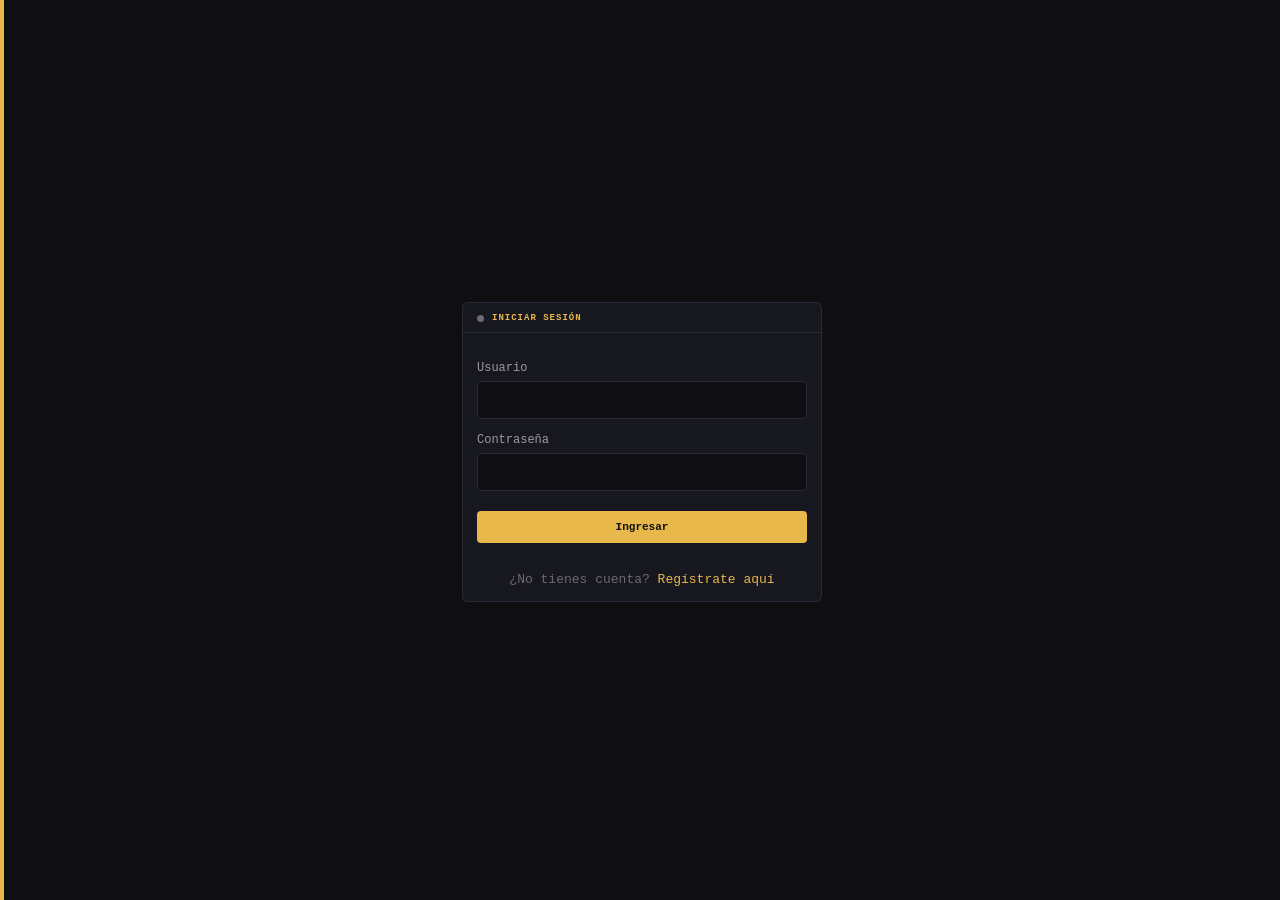
==== login.html @ b121fbe3 "agregando inicio sesion" ====
<!DOCTYPE html>
<html lang="es">
<head>
  <meta charset="UTF-8"/>
  <meta name="viewport" content="width=device-width, initial-scale=1.0"/>
  <title>Iniciar sesión — Sistema de Evaluación</title>
  <link rel="stylesheet" href="css/styles.css"/>
  <link rel="stylesheet" href="css/auth.css"/>
</head>
<body>

<div id="app">
  <div id="sidebar"></div>
  <div id="main">

    <div class="auth-wrap">
      <div class="card auth-card">
        <div class="card-hdr">
          <div class="dot"></div>
          <span class="title">Iniciar sesión</span>
        </div>
        <div class="card-body">

          <form id="form-login" novalidate>

            <label class="auth-label" for="login-username">Usuario</label>
            <input
              class="auth-input"
              type="text"
              id="login-username"
              name="username"
              autocomplete="username"
              required
            />

            <label class="auth-label" for="login-password">Contraseña</label>
            <input
              class="auth-input"
              type="password"
              id="login-password"
              name="password"
              autocomplete="current-password"
              required
            />

            <div id="login-mensaje" class="auth-mensaje" style="display:none;"></div>

            <button type="submit" id="btn-login" class="btn btn-primary btn-full auth-btn">
              Ingresar
            </button>

          </form>

          <p class="auth-link">
            ¿No tienes cuenta? <a href="registro.html">Regístrate aquí</a>
          </p>

        </div>
      </div>
    </div>

  </div>
</div>

<script src="js/config.js"></script>
<script src="js/auth.js"></script>
</body>
</html>
---- css/styles.css ----
/* ════════════════════════════════════════════
   styles.css — Estilos del Sistema de Evaluación
   Organización:
     1. Variables / Reset
     2. Layout principal
     3. Header
     4. Cards
     5. Cámara
     6. Waveform / Transcripción
     7. Barras de progreso
     8. Estado y progreso
     9. Botones
    10. Indicador TTS
    11. Reporte final
    12. Footer
    13. Animaciones
   ════════════════════════════════════════════ */


/* ── 1. Variables / Reset ─────────────────── */
:root {
  --bg:      #0f0f13;
  --surface: #17171f;
  --border:  #2a2a38;
  --accent:  #e8b84b;
  --accent2: #c9994a;
  --text:    #e8e6df;
  --dim:     #6b6975;
  --soft:    #9d9aa8;
  --blue:    #89b4fa;
  --green:   #a6e3a1;
  --red:     #f38ba8;
  --amber:   #fab387;
}

*, *::before, *::after {
  box-sizing: border-box;
  margin: 0;
  padding: 0;
}


/* ── 2. Layout principal ──────────────────── */
body {
  background: var(--bg);
  color: var(--text);
  font-family: 'Courier New', monospace;
  min-height: 100vh;
  display: flex;
  flex-direction: column;
}

#app {
  display: flex;
  flex: 1;
}

#sidebar {
  width: 4px;
  background: var(--accent);
  flex-shrink: 0;
}

#main {
  flex: 1;
  padding: 24px 32px 20px;
  display: flex;
  flex-direction: column;
  gap: 16px;
}

#grid {
  display: grid;
  grid-template-columns: 1fr 1fr;
  gap: 16px;
  flex: 1;
}


/* ── 3. Header ───────────────────────────── */
.eyebrow {
  font-size: 9px;
  font-weight: bold;
  color: var(--accent);
  letter-spacing: 1.5px;
  margin-bottom: 6px;
}

h1 {
  font-family: Georgia, serif;
  font-size: 24px;
  color: var(--text);
}

.subtitle {
  font-family: Georgia, serif;
  font-style: italic;
  font-size: 12px;
  color: var(--dim);
  margin-top: 3px;
}

.sep  { height: 1px; background: linear-gradient(to right, var(--accent), var(--border)); }
.sep2 { height: 1px; background: var(--border); margin-top: 2px; }


/* ── 4. Cards ────────────────────────────── */
.card {
  background: var(--surface);
  border: 1px solid var(--border);
  border-radius: 6px;
  display: flex;
  flex-direction: column;
  overflow: hidden;
}

.card-hdr {
  display: flex;
  align-items: center;
  gap: 8px;
  padding: 10px 14px 9px;
  border-bottom: 1px solid var(--border);
}

.card-hdr .title {
  font-size: 9px;
  font-weight: bold;
  color: var(--accent);
  letter-spacing: 1px;
  text-transform: uppercase;
  flex: 1;
}

.card-hdr .badge {
  font-size: 10px;
  color: var(--dim);
}

.card-body {
  flex: 1;
  padding: 14px;
  display: flex;
  flex-direction: column;
  gap: 11px;
}

/* Indicador circular de estado */
.dot {
  width: 7px;
  height: 7px;
  border-radius: 50%;
  background: var(--dim);
  transition: background 0.3s;
  flex-shrink: 0;
}
.dot.green { background: var(--green); }
.dot.red   { background: var(--red);   }
.dot.blue  { background: var(--blue);  }
.dot.amber { background: var(--amber); }
.dot.pulse { animation: pulse 1s ease-in-out infinite; }


/* ── 5. Cámara ───────────────────────────── */
#cam-wrap {
  position: relative;
  flex: 1;
  min-height: 200px;
  background: #0a0a0f;
  border-radius: 4px;
  overflow: hidden;
  display: flex;
  align-items: center;
  justify-content: center;
}

#video {
  width: 100%;
  height: 100%;
  object-fit: cover;
  transform: scaleX(-1); /* espejo natural para el usuario */
  display: none;
}

#canvas { display: none; }

#cam-ph {
  display: flex;
  flex-direction: column;
  align-items: center;
  justify-content: center;
  gap: 8px;
  color: var(--dim);
  font-size: 12px;
  font-style: italic;
}
#cam-ph svg { opacity: 0.25; }

#attn-badge {
  position: absolute;
  top: 8px;
  left: 8px;
  font-size: 10px;
  font-weight: bold;
  padding: 3px 9px;
  border-radius: 3px;
  background: rgba(10, 10, 15, 0.85);
  color: var(--soft);
  display: none;
}

#question-box {
  background: var(--bg);
  border: 1px solid var(--border);
  border-radius: 4px;
  padding: 11px 13px;
  font-family: Georgia, serif;
  font-size: 13px;
  line-height: 1.7;
  color: var(--soft);
  min-height: 54px;
}
#question-box.active {
  border-color: var(--accent);
  color: var(--accent);
}


/* ── 6. Waveform / Transcripción ─────────── */
#wave-wrap {
  height: 42px;
  background: var(--bg);
  border: 1px solid var(--border);
  border-radius: 4px;
  overflow: hidden;
}
#waveform { width: 100%; height: 100%; }

#transcript {
  background: var(--bg);
  border: 1px solid var(--border);
  border-radius: 4px;
  padding: 9px 11px;
  font-family: Georgia, serif;
  font-style: italic;
  font-size: 12px;
  color: var(--soft);
  min-height: 48px;
  line-height: 1.7;
}


/* ── 7. Barras de progreso ───────────────── */
.bar-group { display: flex; flex-direction: column; gap: 3px; }

.bar-lbl  { font-size: 9px;  color: var(--dim); }
.bar-info { font-size: 11px; color: var(--soft); margin-top: 2px; }

.bar-track {
  height: 5px;
  background: var(--border);
  border-radius: 3px;
  overflow: hidden;
}

.bar-fill {
  height: 100%;
  width: 0%;
  border-radius: 3px;
  transition: width 0.6s ease, background 0.3s;
}

#pct-big {
  font-size: 20px;
  font-weight: bold;
  color: var(--accent);
}

#missing {
  font-family: Georgia, serif;
  font-style: italic;
  font-size: 11px;
  color: var(--soft);
  line-height: 1.6;
}


/* ── 8. Estado y progreso ────────────────── */
.divider { height: 1px; background: var(--border); }

.sec-label {
  font-size: 9px;
  font-weight: bold;
  letter-spacing: 1px;
  text-transform: uppercase;
}
.sec-label.accent { color: var(--accent); }
.sec-label.dim    { color: var(--dim);    }
.sec-label.top-gap { margin-top: 4px;     }

#status-row {
  display: flex;
  align-items: flex-start;
  gap: 9px;
}

#status-big {
  font-size: 14px;
  color: var(--dim);
  line-height: 1.4;
  transition: color 0.3s;
}

#status-txt {
  font-size: 12px;
  color: var(--soft);
  line-height: 1.6;
  transition: color 0.3s;
}

#progress-wrap {
  display: flex;
  align-items: center;
  gap: 8px;
}

#progress-label {
  font-size: 10px;
  color: var(--dim);
}

#dots-wrap {
  display: flex;
  gap: 5px;
  flex-wrap: wrap;
}

.q-dot {
  width: 10px;
  height: 10px;
  border-radius: 50%;
  background: var(--border);
  transition: background 0.4s;
}
.q-dot.done    { background: var(--green); }
.q-dot.current { background: var(--blue); animation: pulse 1s infinite; }
.q-dot.failed  { background: var(--red);  }


/* ── 9. Botones ──────────────────────────── */
.btn {
  padding: 10px 12px;
  border: none;
  border-radius: 4px;
  font-family: 'Courier New', monospace;
  font-size: 11px;
  font-weight: bold;
  cursor: pointer;
  transition: background 0.2s, opacity 0.2s;
}
.btn:disabled { opacity: 0.3; cursor: default; }

.btn-primary { background: var(--accent); color: #0f0f13; }
.btn-primary:hover:not(:disabled) { background: var(--accent2); }

.btn-secondary { background: var(--surface); color: var(--soft); border: 1px solid var(--border); }
.btn-secondary:hover:not(:disabled) { background: var(--border); color: var(--text); }

.btn-danger { background: var(--bg); color: var(--dim); border: 1px solid var(--border); }
.btn-danger:hover:not(:disabled) { background: #4a1020; color: var(--red); }

.btn-row  { display: grid; grid-template-columns: 1fr 1fr; gap: 8px; }
.btn-full { width: 100%; }


/* ── 10. Indicador TTS ───────────────────── */
#speaking-ring {
  display: none;
  align-items: center;
  gap: 8px;
  padding: 7px 12px;
  background: rgba(232, 184, 75, 0.08);
  border: 1px solid var(--accent);
  border-radius: 4px;
}
#speaking-ring .ring-icon { font-size: 16px; animation: pulse 0.8s infinite; }
#speaking-ring span       { font-size: 11px; color: var(--accent); }


/* ── 11. Reporte final ───────────────────── */
#report {
  display: none;
  background: var(--bg);
  border: 1px solid var(--accent);
  border-radius: 6px;
  padding: 16px;
  margin-top: 4px;
}

#report h2 {
  font-family: Georgia, serif;
  font-size: 15px;
  color: var(--accent);
  margin-bottom: 12px;
}

.report-row {
  display: flex;
  justify-content: space-between;
  align-items: center;
  padding: 6px 0;
  border-bottom: 1px solid var(--border);
  font-size: 12px;
}
.report-row:last-child { border-bottom: none; }

.report-val {
  font-weight: bold;
  font-size: 13px;
}


/* ── 12. Footer ──────────────────────────── */
#footer {
  padding: 7px 32px;
  display: flex;
  justify-content: space-between;
  font-size: 9px;
  color: var(--dim);
  border-top: 1px solid var(--border);
}
#footer-r { color: var(--accent); }


/* ── 13. Animaciones ─────────────────────── */
@keyframes pulse {
  0%, 100% { opacity: 1; }
  50%       { opacity: 0.3; }
}
---- css/auth.css ----
/* ════════════════════════════════════════════
   auth.css — Login / Registro
   Diseño simple, usa las mismas variables y
   componentes (.card, .btn) de styles.css.
   ════════════════════════════════════════════ */

.auth-wrap {
  flex: 1;
  display: flex;
  align-items: center;
  justify-content: center;
  padding: 24px;
}

.auth-card {
  width: 100%;
  max-width: 360px;
}

.auth-label {
  display: block;
  margin-top: 14px;
  margin-bottom: 6px;
  font-size: 12px;
  color: var(--soft);
}

.auth-input {
  width: 100%;
  background: var(--bg);
  border: 1px solid var(--border);
  color: var(--text);
  font-family: 'Courier New', monospace;
  font-size: 14px;
  padding: 10px 12px;
  border-radius: 4px;
  outline: none;
}

.auth-input:focus {
  border-color: var(--accent);
}

.auth-btn {
  margin-top: 20px;
}

.auth-mensaje {
  margin-top: 14px;
  font-size: 13px;
  padding: 8px 10px;
  border-radius: 4px;
  border: 1px solid var(--border);
}

.auth-mensaje.error {
  color: var(--red);
  border-color: var(--red);
  background: rgba(243, 139, 168, 0.08);
}

.auth-mensaje.exito {
  color: var(--green);
  border-color: var(--green);
  background: rgba(166, 227, 161, 0.08);
}

.auth-link {
  margin-top: 18px;
  font-size: 13px;
  color: var(--dim);
  text-align: center;
}

.auth-link a {
  color: var(--accent);
  text-decoration: none;
}

.auth-link a:hover {
  text-decoration: underline;
}

/* ── Barra de usuario logueado (header de index.html) ────── */
#user-bar {
  margin-top: 10px;
  display: flex;
  align-items: center;
  justify-content: space-between;
  gap: 12px;
}

#user-info {
  font-size: 13px;
  color: var(--soft);
}

#user-info strong {
  color: var(--accent);
}

#btn-logout {
  padding: 6px 14px;
  font-size: 12px;
  width: auto;
}
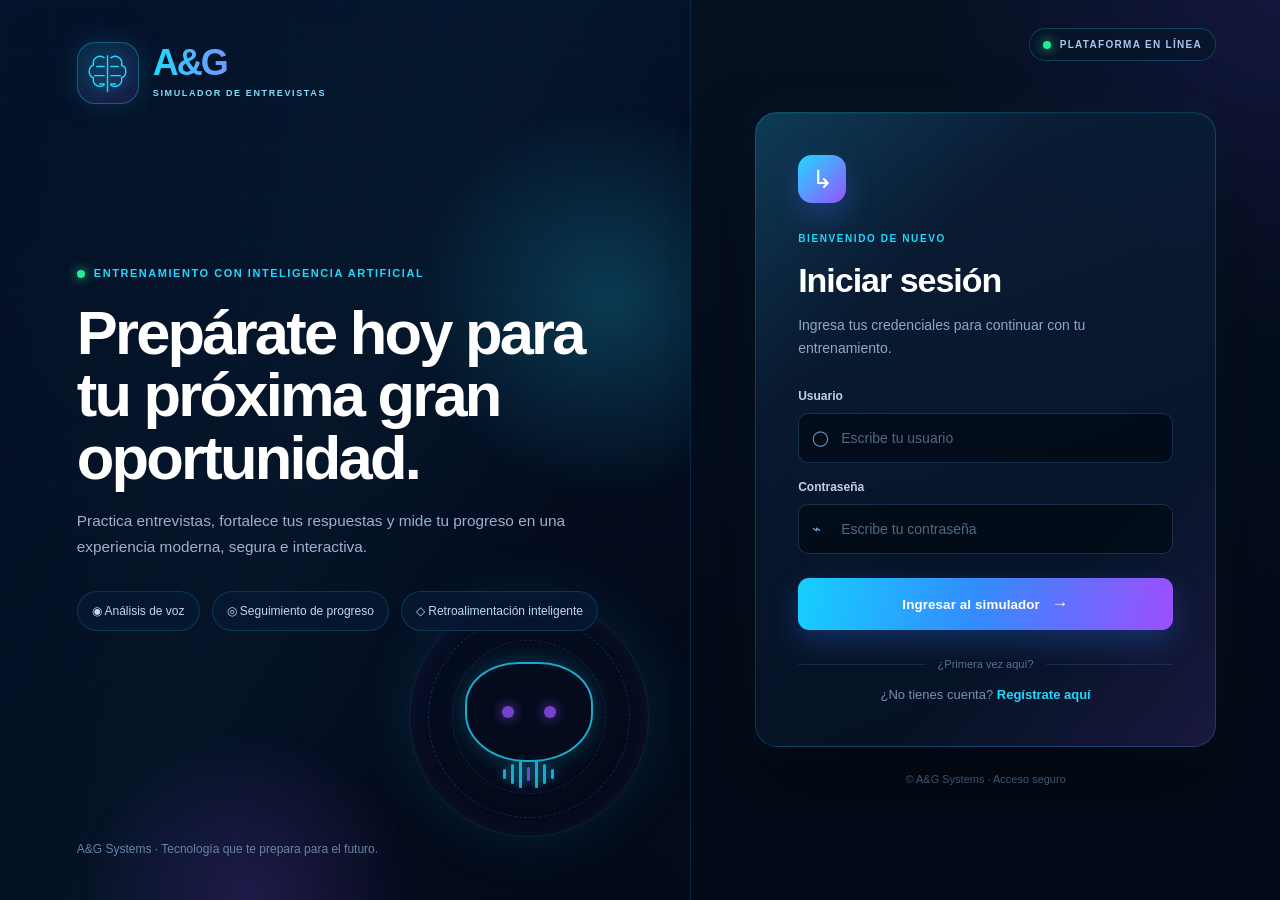
==== commit baeb266e: "mejorando front" ====
--- a/login.html
+++ b/login.html
@@ -3,65 +3,84 @@
 <head>
   <meta charset="UTF-8"/>
   <meta name="viewport" content="width=device-width, initial-scale=1.0"/>
-  <title>Iniciar sesión — Sistema de Evaluación</title>
+  <title>Iniciar sesión | A&G Systems</title>
   <link rel="stylesheet" href="css/styles.css"/>
   <link rel="stylesheet" href="css/auth.css"/>
 </head>
-<body>
+<body class="auth-page">
+<div class="auth-shell">
+  <section class="auth-visual" aria-label="Presentación de A&G Systems">
+    <div class="auth-grid"></div>
+    <div class="auth-orb auth-orb-one"></div>
+    <div class="auth-orb auth-orb-two"></div>
 
-<div id="app">
-  <div id="sidebar"></div>
-  <div id="main">
+    <a class="auth-brand" href="login.html" aria-label="A&G Systems">
+      <span class="auth-brand-mark" aria-hidden="true">
+        <svg viewBox="0 0 64 64"><path d="M32 6v52M28 10c-8-6-18 0-16 10-8 3-8 15 0 18-2 10 8 16 16 10M36 10c8-6 18 0 16 10 8 3 8 15 0 18 2 10-8 16-16 10M16 22h12M36 22h12M13 35h15M36 35h15M20 47h8M36 47h8"/></svg>
+      </span>
+      <span><strong>A&amp;G</strong><small>SIMULADOR DE ENTREVISTAS</small></span>
+    </a>
 
-    <div class="auth-wrap">
-      <div class="card auth-card">
-        <div class="card-hdr">
-          <div class="dot"></div>
-          <span class="title">Iniciar sesión</span>
-        </div>
-        <div class="card-body">
-
-          <form id="form-login" novalidate>
-
-            <label class="auth-label" for="login-username">Usuario</label>
-            <input
-              class="auth-input"
-              type="text"
-              id="login-username"
-              name="username"
-              autocomplete="username"
-              required
-            />
-
-            <label class="auth-label" for="login-password">Contraseña</label>
-            <input
-              class="auth-input"
-              type="password"
-              id="login-password"
-              name="password"
-              autocomplete="current-password"
-              required
-            />
-
-            <div id="login-mensaje" class="auth-mensaje" style="display:none;"></div>
-
-            <button type="submit" id="btn-login" class="btn btn-primary btn-full auth-btn">
-              Ingresar
-            </button>
-
-          </form>
-
-          <p class="auth-link">
-            ¿No tienes cuenta? <a href="registro.html">Regístrate aquí</a>
-          </p>
-
-        </div>
+    <div class="auth-hero-copy">
+      <span class="auth-kicker"><i></i> ENTRENAMIENTO CON INTELIGENCIA ARTIFICIAL</span>
+      <h1>Prepárate hoy para tu próxima gran oportunidad.</h1>
+      <p>Practica entrevistas, fortalece tus respuestas y mide tu progreso en una experiencia moderna, segura e interactiva.</p>
+      <div class="auth-feature-row">
+        <span>◉ Análisis de voz</span>
+        <span>◎ Seguimiento de progreso</span>
+        <span>◇ Retroalimentación inteligente</span>
       </div>
     </div>
 
-  </div>
+    <div class="auth-ai" aria-hidden="true">
+      <div class="auth-ai-head">
+        <span class="auth-ai-eye"></span>
+        <span class="auth-ai-eye"></span>
+      </div>
+      <div class="auth-ai-wave"><i></i><i></i><i></i><i></i><i></i><i></i><i></i></div>
+    </div>
+
+    <p class="auth-visual-footer">A&amp;G Systems · Tecnología que te prepara para el futuro.</p>
+  </section>
+
+  <main class="auth-panel">
+    <div class="auth-panel-top">
+      <span class="auth-status"><i></i> PLATAFORMA EN LÍNEA</span>
+    </div>
+
+    <div class="auth-card-new">
+      <div class="auth-card-icon" aria-hidden="true">↳</div>
+      <div class="auth-heading">
+        <span>BIENVENIDO DE NUEVO</span>
+        <h2>Iniciar sesión</h2>
+        <p>Ingresa tus credenciales para continuar con tu entrenamiento.</p>
+      </div>
+
+      <form id="form-login" novalidate>
+        <label class="auth-label" for="login-username">Usuario</label>
+        <div class="auth-field">
+          <span class="auth-field-icon">◯</span>
+          <input class="auth-input" type="text" id="login-username" name="username" autocomplete="username" placeholder="Escribe tu usuario" required/>
+        </div>
+
+        <label class="auth-label" for="login-password">Contraseña</label>
+        <div class="auth-field">
+          <span class="auth-field-icon">⌁</span>
+          <input class="auth-input" type="password" id="login-password" name="password" autocomplete="current-password" placeholder="Escribe tu contraseña" required/>
+        </div>
+
+        <div id="login-mensaje" class="auth-mensaje" style="display:none;"></div>
+
+        <button type="submit" id="btn-login" class="auth-submit">Ingresar al simulador <span>→</span></button>
+      </form>
+
+      <div class="auth-divider"><span>¿Primera vez aquí?</span></div>
+      <p class="auth-link">¿No tienes cuenta? <a href="registro.html">Regístrate aquí</a></p>
+    </div>
+
+    <p class="auth-panel-footer">© A&amp;G Systems · Acceso seguro</p>
+  </main>
 </div>
-
 <script src="js/config.js"></script>
 <script src="js/auth.js"></script>
 </body>
--- a/css/styles.css
+++ b/css/styles.css
@@ -1,438 +1,566 @@
-/* ════════════════════════════════════════════
-   styles.css — Estilos del Sistema de Evaluación
-   Organización:
-     1. Variables / Reset
-     2. Layout principal
-     3. Header
-     4. Cards
-     5. Cámara
-     6. Waveform / Transcripción
-     7. Barras de progreso
-     8. Estado y progreso
-     9. Botones
-    10. Indicador TTS
-    11. Reporte final
-    12. Footer
-    13. Animaciones
-   ════════════════════════════════════════════ */
-
-
-/* ── 1. Variables / Reset ─────────────────── */
+/* ════════════════════════════════════════════════════════════
+   styles.css — Sistema de Evaluación
+   Concepto: cabina de control / instrumentación de transmisión
+   en vivo. La app literalmente te observa y escucha en tiempo
+   real y reporta telemetria -- se diseña como el panel de una
+   cabina de grabacion real, no como un dashboard oscuro generico.
+
+   Paleta:
+     --bg        #100e13  fondo, carbon calido (no negro puro)
+     --surface   #1a1620  paneles
+     --surface-2 #221d29  paneles elevados / hover
+     --border    #322c3a  lineas
+     --text      #f1ece3  texto principal, marfil calido
+     --soft      #a89fb0  texto secundario
+     --dim       #6f6779  texto terciario / placeholders
+     --accent    #f0b84a  ambar "en vivo" (acento principal)
+     --accent2   #d99a3a  ambar profundo (hover/gradientes)
+     --green     #6fd6a8  estado nominal
+     --red       #ef6e6e  alerta
+     --blue      #7aa9e8  informativo
+
+   Tipografia: mono (encabezados, datos, badges) + sans (cuerpo,
+   parrafos) -- el mono refuerza el caracter de "lectura de
+   instrumento", el sans mantiene legible el texto largo.
+   ════════════════════════════════════════════════════════════ */
+
 :root {
-  --bg:      #0f0f13;
-  --surface: #17171f;
-  --border:  #2a2a38;
-  --accent:  #e8b84b;
-  --accent2: #c9994a;
-  --text:    #e8e6df;
-  --dim:     #6b6975;
-  --soft:    #9d9aa8;
-  --blue:    #89b4fa;
-  --green:   #a6e3a1;
-  --red:     #f38ba8;
-  --amber:   #fab387;
-}
-
-*, *::before, *::after {
-  box-sizing: border-box;
+  --bg:        #100e13;
+  --surface:   #1a1620;
+  --surface-2: #221d29;
+  --border:    #322c3a;
+  --text:      #f1ece3;
+  --soft:      #a89fb0;
+  --dim:       #6f6779;
+
+  --accent:    #f0b84a;
+  --accent2:   #d99a3a;
+  --green:     #6fd6a8;
+  --red:       #ef6e6e;
+  --amber:     #f0b84a;
+  --blue:      #7aa9e8;
+
+  --radius:    12px;
+  --radius-sm: 8px;
+
+  --mono: 'IBM Plex Mono', 'JetBrains Mono', ui-monospace, 'SF Mono', 'Cascadia Code', 'Courier New', monospace;
+  --sans: -apple-system, BlinkMacSystemFont, 'Segoe UI', Roboto, 'Helvetica Neue', Arial, sans-serif;
+
+  --shadow-card: 0 1px 0 rgba(255,255,255,0.04) inset, 0 12px 32px rgba(0,0,0,0.38);
+  --shadow-btn:  0 1px 0 rgba(255,255,255,0.12) inset, 0 2px 8px rgba(0,0,0,0.3);
+}
+
+* { box-sizing: border-box; }
+
+html, body {
   margin: 0;
   padding: 0;
-}
-
-
-/* ── 2. Layout principal ──────────────────── */
-body {
   background: var(--bg);
   color: var(--text);
-  font-family: 'Courier New', monospace;
+  font-family: var(--sans);
+  font-size: 14px;
+  line-height: 1.5;
+  -webkit-font-smoothing: antialiased;
+}
+
+::selection { background: rgba(240, 184, 74, 0.28); color: var(--text); }
+
+/* ── Layout raiz ────────────────────────────────────────────── */
+#app {
+  display: flex;
   min-height: 100vh;
-  display: flex;
-  flex-direction: column;
-}
-
-#app {
-  display: flex;
-  flex: 1;
-}
-
+}
+
+/* Franja lateral: "luz de borde" de cabina, decorativa */
 #sidebar {
-  width: 4px;
-  background: var(--accent);
+  width: 5px;
   flex-shrink: 0;
+  background: linear-gradient(to bottom, var(--accent) 0%, rgba(240,184,74,0.15) 40%, transparent 75%);
 }
 
 #main {
   flex: 1;
-  padding: 24px 32px 20px;
+  min-width: 0;
+  padding: 36px 44px 24px;
   display: flex;
   flex-direction: column;
-  gap: 16px;
-}
-
-#grid {
-  display: grid;
-  grid-template-columns: 1fr 1fr;
-  gap: 16px;
-  flex: 1;
-}
-
-
-/* ── 3. Header ───────────────────────────── */
+}
+
+/* ── Header ─────────────────────────────────────────────────── */
+.eyebrow-row {
+  display: flex;
+  align-items: center;
+  justify-content: space-between;
+  flex-wrap: wrap;
+  gap: 10px;
+}
+
 .eyebrow {
-  font-size: 9px;
-  font-weight: bold;
+  font-family: var(--mono);
+  font-size: 11px;
+  font-weight: 600;
+  letter-spacing: 0.16em;
   color: var(--accent);
-  letter-spacing: 1.5px;
-  margin-bottom: 6px;
-}
-
-h1 {
-  font-family: Georgia, serif;
-  font-size: 24px;
-  color: var(--text);
-}
-
-.subtitle {
-  font-family: Georgia, serif;
-  font-style: italic;
-  font-size: 12px;
-  color: var(--dim);
-  margin-top: 3px;
-}
-
-.sep  { height: 1px; background: linear-gradient(to right, var(--accent), var(--border)); }
-.sep2 { height: 1px; background: var(--border); margin-top: 2px; }
-
-
-/* ── 4. Cards ────────────────────────────── */
-.card {
+}
+
+/* Testigo "EN VIVO": el elemento distintivo de la pagina. Se
+   enciende solo cuando camara + microfono estan activos a la vez,
+   como el tally light de una cabina de transmision real. */
+.onair {
+  display: inline-flex;
+  align-items: center;
+  gap: 7px;
+  font-family: var(--mono);
+  font-size: 10.5px;
+  font-weight: 600;
+  letter-spacing: 0.08em;
+  color: var(--dim);
+  padding: 5px 10px 5px 8px;
+  border: 1px solid var(--border);
+  border-radius: 999px;
   background: var(--surface);
-  border: 1px solid var(--border);
-  border-radius: 6px;
-  display: flex;
-  flex-direction: column;
-  overflow: hidden;
-}
-
-.card-hdr {
-  display: flex;
-  align-items: center;
-  gap: 8px;
-  padding: 10px 14px 9px;
-  border-bottom: 1px solid var(--border);
-}
-
-.card-hdr .title {
-  font-size: 9px;
-  font-weight: bold;
-  color: var(--accent);
-  letter-spacing: 1px;
-  text-transform: uppercase;
-  flex: 1;
-}
-
-.card-hdr .badge {
-  font-size: 10px;
-  color: var(--dim);
-}
-
-.card-body {
-  flex: 1;
-  padding: 14px;
-  display: flex;
-  flex-direction: column;
-  gap: 11px;
-}
-
-/* Indicador circular de estado */
-.dot {
+}
+
+.onair-dot {
   width: 7px;
   height: 7px;
   border-radius: 50%;
   background: var(--dim);
-  transition: background 0.3s;
+  transition: background 0.2s;
+}
+
+.onair.live {
+  color: var(--accent);
+  border-color: rgba(240, 184, 74, 0.35);
+  background: rgba(240, 184, 74, 0.08);
+}
+
+.onair.live .onair-dot {
+  background: var(--red);
+  box-shadow: 0 0 0 0 rgba(239, 110, 110, 0.6);
+  animation: onair-pulse 1.6s ease-out infinite;
+}
+
+@keyframes onair-pulse {
+  0%   { box-shadow: 0 0 0 0 rgba(239, 110, 110, 0.55); }
+  70%  { box-shadow: 0 0 0 7px rgba(239, 110, 110, 0); }
+  100% { box-shadow: 0 0 0 0 rgba(239, 110, 110, 0); }
+}
+
+@media (prefers-reduced-motion: reduce) {
+  .onair.live .onair-dot { animation: none; }
+}
+
+h1 {
+  font-family: var(--mono);
+  font-size: 30px;
+  font-weight: 700;
+  letter-spacing: -0.01em;
+  margin: 10px 0 4px;
+  color: var(--text);
+}
+
+.subtitle {
+  margin: 0;
+  color: var(--soft);
+  font-size: 13.5px;
+}
+
+#user-bar {
+  margin-top: 16px;
+  display: flex;
+  align-items: center;
+  justify-content: space-between;
+  gap: 12px;
+  padding-top: 14px;
+  border-top: 1px solid var(--border);
+}
+
+#user-info {
+  font-size: 12.5px;
+  color: var(--soft);
+}
+
+#user-info strong {
+  color: var(--accent);
+  font-family: var(--mono);
+}
+
+#btn-logout {
+  padding: 6px 14px;
+  font-size: 11.5px;
+  width: auto;
+}
+
+.sep  { height: 1px; background: var(--border); margin-top: 20px; }
+.sep2 { height: 1px; background: linear-gradient(to right, var(--accent) 0%, transparent 30%); margin-top: 1px; }
+
+/* ── Grid principal ─────────────────────────────────────────── */
+#grid {
+  display: grid;
+  grid-template-columns: 1fr 1fr;
+  gap: 20px;
+  margin-top: 24px;
+}
+
+@media (max-width: 900px) {
+  #grid { grid-template-columns: 1fr; }
+  #main { padding: 24px 20px 20px; }
+}
+
+/* ── Tarjetas ───────────────────────────────────────────────── */
+.card {
+  background: var(--surface);
+  border: 1px solid var(--border);
+  border-radius: var(--radius);
+  box-shadow: var(--shadow-card);
+  overflow: hidden;
+  display: flex;
+  flex-direction: column;
+}
+
+.card-hdr {
+  display: flex;
+  align-items: center;
+  gap: 9px;
+  padding: 14px 18px;
+  border-bottom: 1px solid var(--border);
+  background: var(--surface-2);
+}
+
+.card-hdr .title {
+  font-family: var(--mono);
+  font-size: 12.5px;
+  font-weight: 600;
+  letter-spacing: 0.03em;
+  color: var(--text);
+  flex: 1;
+}
+
+.card-body {
+  padding: 18px;
+  display: flex;
+  flex-direction: column;
+  gap: 6px;
+}
+
+/* Dot indicador (LED) */
+.dot {
+  width: 9px;
+  height: 9px;
+  border-radius: 50%;
+  background: var(--dim);
   flex-shrink: 0;
-}
-.dot.green { background: var(--green); }
-.dot.red   { background: var(--red);   }
-.dot.blue  { background: var(--blue);  }
-.dot.amber { background: var(--amber); }
-.dot.pulse { animation: pulse 1s ease-in-out infinite; }
-
-
-/* ── 5. Cámara ───────────────────────────── */
+  transition: background 0.2s, box-shadow 0.2s;
+}
+.dot.green { background: var(--green); box-shadow: 0 0 8px rgba(111, 214, 168, 0.55); }
+.dot.amber { background: var(--accent); box-shadow: 0 0 8px rgba(240, 184, 74, 0.55); }
+.dot.red   { background: var(--red);    box-shadow: 0 0 8px rgba(239, 110, 110, 0.55); }
+.dot.pulse { animation: dot-pulse 1s ease-in-out infinite; }
+
+@keyframes dot-pulse {
+  0%, 100% { opacity: 1; }
+  50%      { opacity: 0.4; }
+}
+@media (prefers-reduced-motion: reduce) {
+  .dot.pulse { animation: none; }
+}
+
+.badge {
+  font-family: var(--mono);
+  font-size: 10.5px;
+  font-weight: 600;
+  letter-spacing: 0.04em;
+  color: var(--dim);
+  padding: 3px 9px;
+  border-radius: 999px;
+  border: 1px solid var(--border);
+}
+
+/* ── Camara ─────────────────────────────────────────────────── */
 #cam-wrap {
   position: relative;
-  flex: 1;
-  min-height: 200px;
-  background: #0a0a0f;
-  border-radius: 4px;
+  width: 100%;
+  aspect-ratio: 4 / 3;
+  background: #000;
+  border: 1px solid var(--border);
+  border-radius: var(--radius-sm);
   overflow: hidden;
-  display: flex;
-  align-items: center;
-  justify-content: center;
+  margin-bottom: 14px;
 }
 
 #video {
   width: 100%;
   height: 100%;
   object-fit: cover;
-  transform: scaleX(-1); /* espejo natural para el usuario */
+  transform: scaleX(-1);
   display: none;
 }
 
 #canvas { display: none; }
 
 #cam-ph {
+  position: absolute;
+  inset: 0;
   display: flex;
   flex-direction: column;
   align-items: center;
   justify-content: center;
-  gap: 8px;
-  color: var(--dim);
-  font-size: 12px;
-  font-style: italic;
-}
-#cam-ph svg { opacity: 0.25; }
+  gap: 10px;
+  color: var(--dim);
+  font-size: 12.5px;
+}
 
 #attn-badge {
   position: absolute;
-  top: 8px;
-  left: 8px;
-  font-size: 10px;
-  font-weight: bold;
-  padding: 3px 9px;
-  border-radius: 3px;
-  background: rgba(10, 10, 15, 0.85);
-  color: var(--soft);
+  top: 10px;
+  left: 10px;
   display: none;
+  font-family: var(--mono);
+  font-size: 11.5px;
+  font-weight: 600;
+  padding: 5px 10px;
+  border-radius: 999px;
+  background: rgba(16, 14, 19, 0.72);
+  backdrop-filter: blur(6px);
+  border: 1px solid var(--border);
+}
+
+/* ── Etiquetas de seccion ───────────────────────────────────── */
+.sec-label {
+  font-family: var(--mono);
+  font-size: 10.5px;
+  font-weight: 700;
+  letter-spacing: 0.1em;
+  margin: 10px 0 6px;
+  color: var(--dim);
+}
+.sec-label.accent { color: var(--accent); }
+.sec-label.dim    { color: var(--dim); }
+.sec-label.top-gap { margin-top: 14px; }
+
+.divider {
+  height: 1px;
+  background: var(--border);
+  margin: 2px 0 10px;
 }
 
 #question-box {
   background: var(--bg);
   border: 1px solid var(--border);
-  border-radius: 4px;
-  padding: 11px 13px;
-  font-family: Georgia, serif;
+  border-radius: var(--radius-sm);
+  padding: 14px 16px;
+  min-height: 44px;
+  color: var(--soft);
+  font-size: 14px;
+  transition: border-color 0.2s, color 0.2s;
+}
+#question-box.active {
+  border-color: rgba(240, 184, 74, 0.4);
+  color: var(--text);
+}
+
+/* ── Botones ────────────────────────────────────────────────── */
+.btn-row {
+  display: flex;
+  gap: 10px;
+  margin-top: 14px;
+}
+
+.btn {
+  font-family: var(--sans);
   font-size: 13px;
-  line-height: 1.7;
-  color: var(--soft);
-  min-height: 54px;
-}
-#question-box.active {
-  border-color: var(--accent);
+  font-weight: 600;
+  padding: 11px 18px;
+  border-radius: var(--radius-sm);
+  border: 1px solid transparent;
+  cursor: pointer;
+  transition: transform 0.08s ease, filter 0.15s ease, opacity 0.15s ease;
+  box-shadow: var(--shadow-btn);
+}
+.btn:active:not(:disabled) { transform: translateY(1px); }
+.btn:disabled { opacity: 0.42; cursor: default; box-shadow: none; }
+.btn-full { width: 100%; margin-top: 10px; }
+
+.btn-primary {
+  background: linear-gradient(180deg, var(--accent) 0%, var(--accent2) 100%);
+  color: #1a1206;
+}
+.btn-primary:hover:not(:disabled) { filter: brightness(1.06); }
+
+.btn-secondary {
+  background: var(--surface-2);
+  color: var(--text);
+  border-color: var(--border);
+}
+.btn-secondary:hover:not(:disabled) { background: #2a2532; }
+
+.btn-danger {
+  background: transparent;
+  color: var(--red);
+  border-color: rgba(239, 110, 110, 0.4);
+}
+.btn-danger:hover:not(:disabled) { background: rgba(239, 110, 110, 0.08); }
+
+/* ── Estado / status row ────────────────────────────────────── */
+#status-row {
+  display: flex;
+  align-items: center;
+  gap: 9px;
+  font-size: 13.5px;
+  color: var(--text);
+  margin-bottom: 4px;
+}
+#status-big { color: var(--dim); font-size: 11px; }
+
+#speaking-ring {
+  display: none;
+  align-items: center;
+  gap: 8px;
+  font-size: 12.5px;
   color: var(--accent);
-}
-
-
-/* ── 6. Waveform / Transcripción ─────────── */
-#wave-wrap {
-  height: 42px;
-  background: var(--bg);
-  border: 1px solid var(--border);
-  border-radius: 4px;
-  overflow: hidden;
-}
-#waveform { width: 100%; height: 100%; }
-
-#transcript {
-  background: var(--bg);
-  border: 1px solid var(--border);
-  border-radius: 4px;
-  padding: 9px 11px;
-  font-family: Georgia, serif;
-  font-style: italic;
+  background: rgba(240, 184, 74, 0.08);
+  border: 1px solid rgba(240, 184, 74, 0.25);
+  border-radius: var(--radius-sm);
+  padding: 8px 12px;
+  margin: 8px 0 12px;
+}
+.ring-icon { animation: ring-bounce 1.2s ease-in-out infinite; }
+@keyframes ring-bounce {
+  0%, 100% { transform: scale(1); }
+  50%      { transform: scale(1.15); }
+}
+@media (prefers-reduced-motion: reduce) {
+  .ring-icon { animation: none; }
+}
+
+/* ── Progreso (dots de preguntas) ───────────────────────────── */
+#progress-wrap {
+  display: flex;
+  align-items: center;
+  gap: 12px;
+  margin-bottom: 6px;
+}
+#progress-label {
+  font-family: var(--mono);
   font-size: 12px;
   color: var(--soft);
-  min-height: 48px;
-  line-height: 1.7;
-}
-
-
-/* ── 7. Barras de progreso ───────────────── */
-.bar-group { display: flex; flex-direction: column; gap: 3px; }
-
-.bar-lbl  { font-size: 9px;  color: var(--dim); }
-.bar-info { font-size: 11px; color: var(--soft); margin-top: 2px; }
-
-.bar-track {
-  height: 5px;
-  background: var(--border);
-  border-radius: 3px;
-  overflow: hidden;
-}
-
-.bar-fill {
-  height: 100%;
-  width: 0%;
-  border-radius: 3px;
-  transition: width 0.6s ease, background 0.3s;
-}
-
-#pct-big {
-  font-size: 20px;
-  font-weight: bold;
-  color: var(--accent);
-}
-
-#missing {
-  font-family: Georgia, serif;
-  font-style: italic;
-  font-size: 11px;
-  color: var(--soft);
-  line-height: 1.6;
-}
-
-
-/* ── 8. Estado y progreso ────────────────── */
-.divider { height: 1px; background: var(--border); }
-
-.sec-label {
-  font-size: 9px;
-  font-weight: bold;
-  letter-spacing: 1px;
-  text-transform: uppercase;
-}
-.sec-label.accent { color: var(--accent); }
-.sec-label.dim    { color: var(--dim);    }
-.sec-label.top-gap { margin-top: 4px;     }
-
-#status-row {
-  display: flex;
-  align-items: flex-start;
-  gap: 9px;
-}
-
-#status-big {
-  font-size: 14px;
-  color: var(--dim);
-  line-height: 1.4;
-  transition: color 0.3s;
-}
-
-#status-txt {
-  font-size: 12px;
-  color: var(--soft);
-  line-height: 1.6;
-  transition: color 0.3s;
-}
-
-#progress-wrap {
-  display: flex;
-  align-items: center;
-  gap: 8px;
-}
-
-#progress-label {
-  font-size: 10px;
-  color: var(--dim);
-}
-
+  flex-shrink: 0;
+}
 #dots-wrap {
   display: flex;
-  gap: 5px;
+  gap: 6px;
   flex-wrap: wrap;
 }
-
 .q-dot {
   width: 10px;
   height: 10px;
   border-radius: 50%;
-  background: var(--border);
-  transition: background 0.4s;
-}
-.q-dot.done    { background: var(--green); }
-.q-dot.current { background: var(--blue); animation: pulse 1s infinite; }
-.q-dot.failed  { background: var(--red);  }
-
-
-/* ── 9. Botones ──────────────────────────── */
-.btn {
-  padding: 10px 12px;
-  border: none;
-  border-radius: 4px;
-  font-family: 'Courier New', monospace;
-  font-size: 11px;
-  font-weight: bold;
-  cursor: pointer;
-  transition: background 0.2s, opacity 0.2s;
-}
-.btn:disabled { opacity: 0.3; cursor: default; }
-
-.btn-primary { background: var(--accent); color: #0f0f13; }
-.btn-primary:hover:not(:disabled) { background: var(--accent2); }
-
-.btn-secondary { background: var(--surface); color: var(--soft); border: 1px solid var(--border); }
-.btn-secondary:hover:not(:disabled) { background: var(--border); color: var(--text); }
-
-.btn-danger { background: var(--bg); color: var(--dim); border: 1px solid var(--border); }
-.btn-danger:hover:not(:disabled) { background: #4a1020; color: var(--red); }
-
-.btn-row  { display: grid; grid-template-columns: 1fr 1fr; gap: 8px; }
-.btn-full { width: 100%; }
-
-
-/* ── 10. Indicador TTS ───────────────────── */
-#speaking-ring {
-  display: none;
-  align-items: center;
-  gap: 8px;
-  padding: 7px 12px;
-  background: rgba(232, 184, 75, 0.08);
-  border: 1px solid var(--accent);
-  border-radius: 4px;
-}
-#speaking-ring .ring-icon { font-size: 16px; animation: pulse 0.8s infinite; }
-#speaking-ring span       { font-size: 11px; color: var(--accent); }
-
-
-/* ── 11. Reporte final ───────────────────── */
+  background: var(--surface-2);
+  border: 1px solid var(--border);
+}
+.q-dot.current { background: var(--blue);  border-color: var(--blue); }
+.q-dot.done    { background: var(--green); border-color: var(--green); }
+.q-dot.failed  { background: var(--red);   border-color: var(--red); }
+
+/* ── Micrófono / waveform ───────────────────────────────────── */
+#wave-wrap {
+  background: var(--bg);
+  border: 1px solid var(--border);
+  border-radius: var(--radius-sm);
+  padding: 6px;
+  margin-bottom: 8px;
+}
+#waveform { width: 100%; height: 54px; display: block; }
+
+#transcript {
+  background: var(--bg);
+  border: 1px solid var(--border);
+  border-radius: var(--radius-sm);
+  padding: 12px 14px;
+  min-height: 20px;
+  font-size: 13.5px;
+  color: var(--dim);
+}
+
+/* ── Barra de resultado ─────────────────────────────────────── */
+.bar-group { margin-top: 6px; }
+.bar-lbl {
+  font-size: 11.5px;
+  color: var(--soft);
+  margin: 0 0 6px;
+}
+.bar-track {
+  height: 7px;
+  border-radius: 999px;
+  background: var(--surface-2);
+  overflow: hidden;
+  border: 1px solid var(--border);
+}
+.bar-fill {
+  height: 100%;
+  width: 0%;
+  background: var(--dim);
+  transition: width 0.4s ease, background 0.3s ease;
+}
+#pct-big {
+  font-family: var(--mono);
+  font-size: 20px;
+  font-weight: 700;
+  margin: 6px 0 2px;
+  color: var(--dim);
+}
+#missing {
+  font-size: 12.5px;
+  color: var(--soft);
+  margin: 0;
+}
+
+/* ── Reporte final ──────────────────────────────────────────── */
 #report {
   display: none;
-  background: var(--bg);
-  border: 1px solid var(--accent);
-  border-radius: 6px;
-  padding: 16px;
-  margin-top: 4px;
-}
-
+  margin-top: 24px;
+  background: var(--surface);
+  border: 1px solid var(--border);
+  border-radius: var(--radius);
+  box-shadow: var(--shadow-card);
+  padding: 20px 22px;
+}
 #report h2 {
-  font-family: Georgia, serif;
+  font-family: var(--mono);
   font-size: 15px;
-  color: var(--accent);
-  margin-bottom: 12px;
-}
-
+  margin: 0 0 12px;
+  color: var(--text);
+}
 .report-row {
   display: flex;
+  align-items: center;
   justify-content: space-between;
-  align-items: center;
-  padding: 6px 0;
+  padding: 8px 0;
   border-bottom: 1px solid var(--border);
-  font-size: 12px;
+  font-size: 13px;
 }
 .report-row:last-child { border-bottom: none; }
-
 .report-val {
-  font-weight: bold;
-  font-size: 13px;
-}
-
-
-/* ── 12. Footer ──────────────────────────── */
+  font-family: var(--mono);
+  font-weight: 700;
+}
+
+/* ── Footer ─────────────────────────────────────────────────── */
 #footer {
-  padding: 7px 32px;
-  display: flex;
+  margin-top: auto;
+  padding: 16px 0 4px;
+  display: flex;
+  align-items: center;
   justify-content: space-between;
-  font-size: 9px;
+  font-size: 11.5px;
   color: var(--dim);
   border-top: 1px solid var(--border);
 }
-#footer-r { color: var(--accent); }
-
-
-/* ── 13. Animaciones ─────────────────────── */
-@keyframes pulse {
-  0%, 100% { opacity: 1; }
-  50%       { opacity: 0.3; }
-}+#footer-r { font-family: var(--mono); }
+
+/* ── Accesibilidad: foco visible en todo elemento interactivo ─ */
+a:focus-visible, button:focus-visible, input:focus-visible {
+  outline: 2px solid var(--accent);
+  outline-offset: 2px;
+}
--- a/css/auth.css
+++ b/css/auth.css
@@ -1,106 +1,128 @@
-/* ════════════════════════════════════════════
-   auth.css — Login / Registro
-   Diseño simple, usa las mismas variables y
-   componentes (.card, .btn) de styles.css.
-   ════════════════════════════════════════════ */
-
-.auth-wrap {
-  flex: 1;
-  display: flex;
-  align-items: center;
-  justify-content: center;
-  padding: 24px;
+:root {
+  --auth-bg: #030816;
+  --auth-panel: #071326;
+  --auth-card: rgba(9, 25, 48, .82);
+  --auth-border: rgba(39, 190, 255, .22);
+  --auth-cyan: #20d9ff;
+  --auth-blue: #2687ff;
+  --auth-purple: #9852ff;
+  --auth-green: #23ed97;
+  --auth-text: #f6f9ff;
+  --auth-muted: #8fa7c5;
 }
 
-.auth-card {
-  width: 100%;
-  max-width: 360px;
+* { box-sizing: border-box; }
+html, body { min-height: 100%; }
+body.auth-page {
+  margin: 0;
+  min-height: 100vh;
+  overflow-x: hidden;
+  color: var(--auth-text);
+  font-family: Inter, "Segoe UI", Arial, sans-serif;
+  background:
+    radial-gradient(circle at 18% 22%, rgba(31, 142, 255, .18), transparent 30%),
+    radial-gradient(circle at 78% 78%, rgba(143, 61, 255, .14), transparent 32%),
+    #020713;
 }
 
-.auth-label {
-  display: block;
-  margin-top: 14px;
-  margin-bottom: 6px;
-  font-size: 12px;
-  color: var(--soft);
+.auth-shell { min-height: 100vh; display: grid; grid-template-columns: minmax(440px, 1.08fr) minmax(430px, .92fr); }
+.auth-visual {
+  position: relative;
+  overflow: hidden;
+  min-height: 100vh;
+  padding: 42px clamp(36px, 6vw, 88px);
+  display: flex;
+  flex-direction: column;
+  justify-content: space-between;
+  border-right: 1px solid rgba(32, 217, 255, .13);
+  background: linear-gradient(145deg, rgba(5, 18, 42, .98), rgba(4, 10, 25, .93));
 }
+.auth-visual::before {
+  content: "";
+  position: absolute; inset: 0;
+  background: linear-gradient(115deg, transparent 10%, rgba(32,217,255,.035) 48%, transparent 72%);
+  pointer-events: none;
+}
+.auth-grid {
+  position: absolute; inset: 0; opacity: .16;
+  background-image: linear-gradient(rgba(37,146,255,.18) 1px, transparent 1px), linear-gradient(90deg, rgba(37,146,255,.18) 1px, transparent 1px);
+  background-size: 48px 48px;
+  mask-image: linear-gradient(to bottom, black, transparent 88%);
+}
+.auth-orb { position: absolute; border-radius: 50%; filter: blur(2px); }
+.auth-orb-one { width: 420px; height: 420px; right: -130px; top: 10%; background: radial-gradient(circle, rgba(32,217,255,.22), transparent 67%); }
+.auth-orb-two { width: 360px; height: 360px; left: 10%; bottom: -180px; background: radial-gradient(circle, rgba(152,82,255,.19), transparent 67%); }
 
-.auth-input {
-  width: 100%;
-  background: var(--bg);
-  border: 1px solid var(--border);
-  color: var(--text);
-  font-family: 'Courier New', monospace;
-  font-size: 14px;
-  padding: 10px 12px;
-  border-radius: 4px;
-  outline: none;
+.auth-brand { position: relative; z-index: 2; display: inline-flex; align-items: center; gap: 14px; color: white; text-decoration: none; width: max-content; }
+.auth-brand-mark { width: 62px; height: 62px; display: grid; place-items: center; border-radius: 18px; background: linear-gradient(145deg, rgba(25,206,255,.15), rgba(152,82,255,.14)); border: 1px solid rgba(32,217,255,.32); box-shadow: 0 0 30px rgba(32,217,255,.15); }
+.auth-brand-mark svg { width: 45px; height: 45px; fill: none; stroke: url(#none); stroke: var(--auth-cyan); stroke-width: 2; filter: drop-shadow(0 0 7px rgba(32,217,255,.65)); }
+.auth-brand strong { display: block; font-size: 36px; line-height: 1; letter-spacing: -2px; background: linear-gradient(90deg, var(--auth-cyan), #7f8cff, var(--auth-purple)); -webkit-background-clip: text; color: transparent; }
+.auth-brand small { display: block; margin-top: 6px; color: #7fdfff; letter-spacing: .18em; font-weight: 700; font-size: 9px; }
+
+.auth-hero-copy { position: relative; z-index: 2; max-width: 680px; margin: 70px 0 120px; }
+.auth-kicker { display: inline-flex; align-items: center; gap: 9px; font-size: 11px; letter-spacing: .14em; color: var(--auth-cyan); font-weight: 700; }
+.auth-kicker i, .auth-status i { width: 8px; height: 8px; border-radius: 50%; background: var(--auth-green); box-shadow: 0 0 12px var(--auth-green); }
+.auth-hero-copy h1 { margin: 18px 0 18px; max-width: 650px; font-family: Inter, "Segoe UI", sans-serif; font-size: clamp(38px, 4.8vw, 70px); line-height: 1.02; letter-spacing: -.045em; color: white; }
+.auth-hero-copy p { max-width: 630px; color: #9cb1cf; font-size: clamp(15px, 1.2vw, 18px); line-height: 1.75; }
+.auth-feature-row { display: flex; flex-wrap: wrap; gap: 12px; margin-top: 30px; }
+.auth-feature-row span { padding: 10px 14px; border-radius: 999px; border: 1px solid rgba(32,217,255,.17); background: rgba(8,27,52,.65); color: #bdd8f5; font-size: 12px; box-shadow: inset 0 0 18px rgba(24,151,255,.04); }
+.auth-visual-footer { position: relative; z-index: 2; margin: 0; color: #6684a7; font-size: 12px; }
+
+.auth-ai { position: absolute; z-index: 1; right: 6%; bottom: 7%; width: 240px; height: 240px; border: 1px solid rgba(32,217,255,.18); border-radius: 50%; box-shadow: 0 0 70px rgba(32,217,255,.14), inset 0 0 35px rgba(152,82,255,.11); opacity: .78; }
+.auth-ai::before, .auth-ai::after { content: ""; position: absolute; border-radius: 50%; border: 1px dashed rgba(32,217,255,.23); }
+.auth-ai::before { inset: 18px; }.auth-ai::after { inset: 42px; border-color: rgba(152,82,255,.26); }
+.auth-ai-head { position: absolute; inset: 64px 55px 74px; border: 2px solid var(--auth-cyan); border-radius: 42% 42% 48% 48%; display: flex; align-items: center; justify-content: center; gap: 30px; box-shadow: 0 0 24px rgba(32,217,255,.3); }
+.auth-ai-eye { width: 12px; height: 12px; border-radius: 50%; background: var(--auth-purple); box-shadow: 0 0 13px var(--auth-purple); }
+.auth-ai-wave { position: absolute; left: 62px; right: 62px; bottom: 48px; height: 28px; display: flex; justify-content: center; align-items: center; gap: 5px; }
+.auth-ai-wave i { width: 3px; height: 10px; background: var(--auth-cyan); border-radius: 2px; box-shadow: 0 0 8px rgba(32,217,255,.7); }
+.auth-ai-wave i:nth-child(2), .auth-ai-wave i:nth-child(6) { height: 20px; }.auth-ai-wave i:nth-child(3), .auth-ai-wave i:nth-child(5) { height: 28px; }.auth-ai-wave i:nth-child(4) { height: 14px; background: var(--auth-purple); }
+
+.auth-panel { min-height: 100vh; padding: 32px clamp(28px, 5vw, 76px); display: flex; flex-direction: column; align-items: center; justify-content: center; position: relative; background: radial-gradient(circle at 100% 0%, rgba(112,61,255,.12), transparent 32%), linear-gradient(180deg, #061122, #030916); }
+.auth-panel-top { position: absolute; top: 28px; right: clamp(28px, 5vw, 76px); }
+.auth-status { display: inline-flex; align-items: center; gap: 9px; padding: 8px 13px; border-radius: 999px; border: 1px solid rgba(32,217,255,.24); color: #a9c8e9; font-size: 10px; letter-spacing: .13em; font-weight: 700; background: rgba(6,20,39,.7); }
+
+.auth-card-new { position: relative; width: min(100%, 470px); padding: 42px; border: 1px solid var(--auth-border); border-radius: 22px; background: linear-gradient(160deg, rgba(12,31,58,.92), rgba(5,17,34,.92)); box-shadow: 0 30px 80px rgba(0,0,0,.4), inset 0 1px 0 rgba(255,255,255,.04), 0 0 50px rgba(32,217,255,.05); backdrop-filter: blur(20px); }
+.auth-card-new::before { content: ""; position: absolute; inset: -1px; z-index: -1; border-radius: 22px; background: linear-gradient(135deg, rgba(32,217,255,.35), transparent 28%, transparent 70%, rgba(152,82,255,.3)); opacity: .45; }
+.auth-card-icon { width: 48px; height: 48px; display: grid; place-items: center; margin-bottom: 24px; border-radius: 14px; font-size: 25px; color: white; background: linear-gradient(135deg, var(--auth-cyan), var(--auth-purple)); box-shadow: 0 12px 28px rgba(71,110,255,.28); }
+.auth-heading > span { color: var(--auth-cyan); font-size: 10px; letter-spacing: .16em; font-weight: 800; }
+.auth-heading h2 { margin: 7px 0 8px; font-family: Inter, "Segoe UI", sans-serif; font-size: 34px; letter-spacing: -.03em; color: white; }
+.auth-heading p { margin: 0 0 28px; color: var(--auth-muted); line-height: 1.6; }
+.auth-label { display: block; margin: 15px 0 8px; color: #bdd1ea; font-size: 12px; font-weight: 600; }
+.auth-field { position: relative; }
+.auth-field-icon { position: absolute; left: 14px; top: 50%; transform: translateY(-50%); color: #6fa9d9; font-size: 15px; pointer-events: none; }
+.auth-input { width: 100%; height: 50px; padding: 0 15px 0 42px; border: 1px solid rgba(72,136,196,.28); border-radius: 10px; outline: none; color: white; font: 14px Inter, "Segoe UI", sans-serif; background: rgba(2,10,22,.76); transition: .22s ease; }
+.auth-input::placeholder { color: #506984; }
+.auth-input:hover { border-color: rgba(32,217,255,.4); }
+.auth-input:focus { border-color: var(--auth-cyan); box-shadow: 0 0 0 3px rgba(32,217,255,.09), 0 0 22px rgba(32,217,255,.08); }
+.auth-submit { width: 100%; min-height: 52px; margin-top: 24px; border: 0; border-radius: 11px; cursor: pointer; color: white; font-weight: 800; letter-spacing: .01em; background: linear-gradient(100deg, #16cfff, #338bff 48%, #9d4eff); box-shadow: 0 12px 30px rgba(45,121,255,.28); transition: transform .2s ease, box-shadow .2s ease, filter .2s ease; }
+.auth-submit:hover { transform: translateY(-2px); filter: brightness(1.08); box-shadow: 0 16px 34px rgba(45,121,255,.38); }.auth-submit:active { transform: translateY(0); }
+.auth-submit span { margin-left: 8px; font-size: 17px; }
+.auth-submit:disabled { opacity: .55; cursor: wait; transform: none; }
+.auth-divider { display: flex; align-items: center; gap: 12px; margin: 26px 0 12px; color: #58718d; font-size: 11px; }.auth-divider::before,.auth-divider::after { content: ""; height: 1px; flex: 1; background: rgba(80,123,166,.22); }
+.auth-link { margin: 0; text-align: center; color: #7890ad; font-size: 13px; }.auth-link a { color: var(--auth-cyan); font-weight: 700; text-decoration: none; }.auth-link a:hover { color: #b98cff; }
+.auth-mensaje { margin-top: 14px; padding: 11px 13px; border-radius: 9px; font-size: 12px; line-height: 1.45; }.auth-mensaje.error { color: #ff8f9d; border: 1px solid rgba(255,76,100,.42); background: rgba(255,76,100,.08); }.auth-mensaje.exito { color: #6af0b4; border: 1px solid rgba(35,237,151,.36); background: rgba(35,237,151,.08); }
+.auth-panel-footer { margin: 24px 0 0; color: #4d6884; font-size: 11px; }
+
+.auth-panel-register { padding-top: 72px; padding-bottom: 28px; }
+.auth-card-register { width: min(100%, 650px); padding: 34px 38px; }
+.auth-card-register .auth-card-icon { margin-bottom: 16px; }
+.auth-card-register .auth-heading p { margin-bottom: 18px; }
+.auth-form-grid { display: grid; grid-template-columns: 1fr 1fr; gap: 0 15px; }.auth-form-full { grid-column: 1 / -1; }
+
+@media (max-width: 980px) {
+  .auth-shell { grid-template-columns: 1fr; }
+  .auth-visual { min-height: 390px; padding: 28px; border-right: 0; border-bottom: 1px solid rgba(32,217,255,.13); }
+  .auth-hero-copy { margin: 55px 0 30px; max-width: 720px; }
+  .auth-hero-copy h1 { font-size: clamp(34px, 8vw, 58px); }
+  .auth-ai { width: 210px; height: 210px; right: 3%; bottom: -35px; opacity: .45; }
+  .auth-visual-footer { display: none; }
+  .auth-panel { min-height: auto; padding-top: 90px; padding-bottom: 55px; }
 }
-
-.auth-input:focus {
-  border-color: var(--accent);
+@media (max-width: 620px) {
+  .auth-visual { min-height: 330px; padding: 22px; }
+  .auth-brand-mark { width: 50px; height: 50px; border-radius: 14px; }.auth-brand-mark svg { width: 35px; }.auth-brand strong { font-size: 29px; }
+  .auth-hero-copy { margin-top: 48px; }.auth-hero-copy h1 { font-size: 36px; }.auth-hero-copy p { font-size: 14px; }.auth-feature-row { display: none; }.auth-ai { display: none; }
+  .auth-panel { padding: 82px 18px 36px; }.auth-panel-top { top: 24px; right: 18px; }
+  .auth-card-new, .auth-card-register { padding: 28px 22px; border-radius: 18px; }.auth-heading h2 { font-size: 29px; }
+  .auth-form-grid { grid-template-columns: 1fr; }.auth-form-full { grid-column: auto; }
 }
-
-.auth-btn {
-  margin-top: 20px;
-}
-
-.auth-mensaje {
-  margin-top: 14px;
-  font-size: 13px;
-  padding: 8px 10px;
-  border-radius: 4px;
-  border: 1px solid var(--border);
-}
-
-.auth-mensaje.error {
-  color: var(--red);
-  border-color: var(--red);
-  background: rgba(243, 139, 168, 0.08);
-}
-
-.auth-mensaje.exito {
-  color: var(--green);
-  border-color: var(--green);
-  background: rgba(166, 227, 161, 0.08);
-}
-
-.auth-link {
-  margin-top: 18px;
-  font-size: 13px;
-  color: var(--dim);
-  text-align: center;
-}
-
-.auth-link a {
-  color: var(--accent);
-  text-decoration: none;
-}
-
-.auth-link a:hover {
-  text-decoration: underline;
-}
-
-/* ── Barra de usuario logueado (header de index.html) ────── */
-#user-bar {
-  margin-top: 10px;
-  display: flex;
-  align-items: center;
-  justify-content: space-between;
-  gap: 12px;
-}
-
-#user-info {
-  font-size: 13px;
-  color: var(--soft);
-}
-
-#user-info strong {
-  color: var(--accent);
-}
-
-#btn-logout {
-  padding: 6px 14px;
-  font-size: 12px;
-  width: auto;
-}
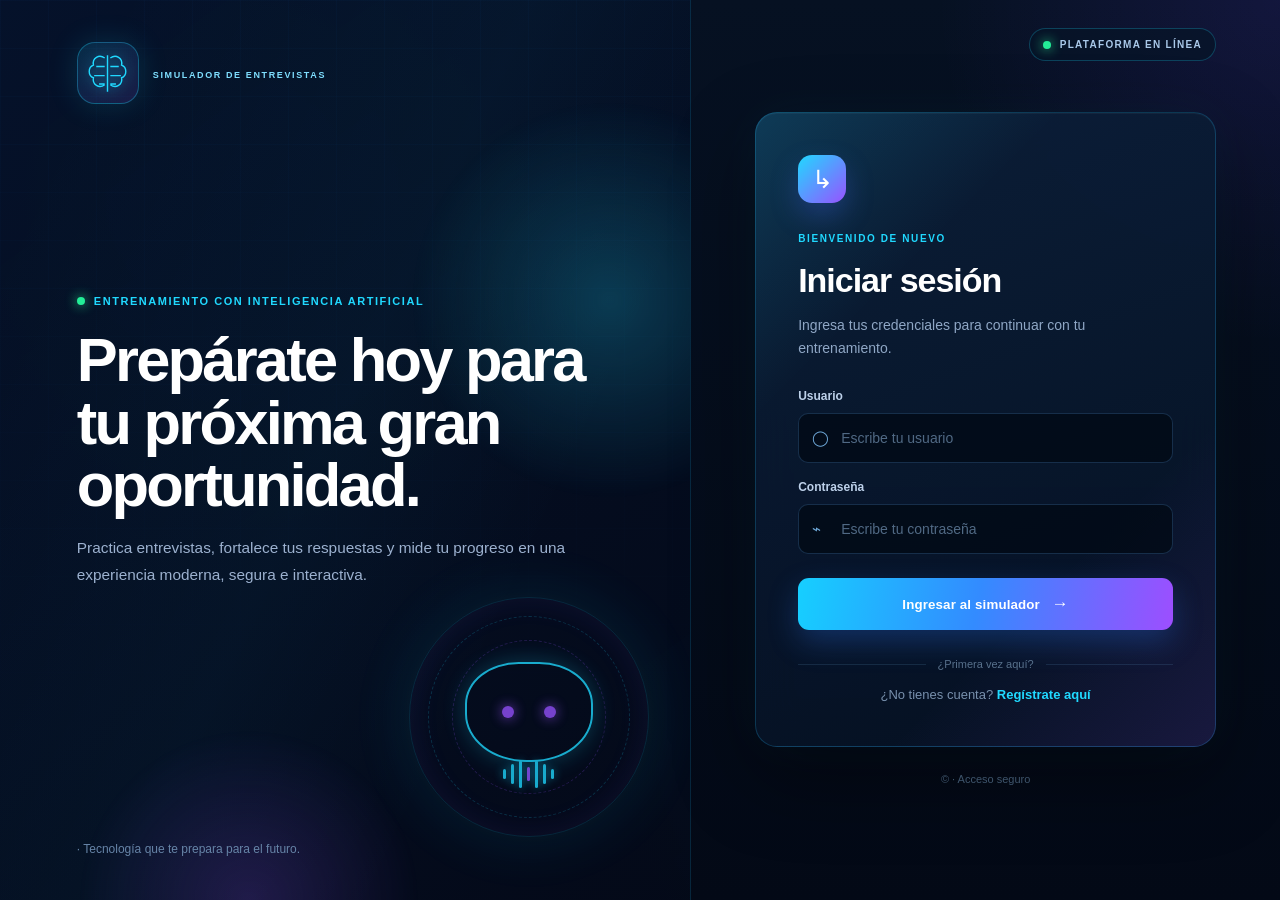
==== commit 5aa1f130: "front" ====
--- a/login.html
+++ b/login.html
@@ -18,18 +18,14 @@
       <span class="auth-brand-mark" aria-hidden="true">
         <svg viewBox="0 0 64 64"><path d="M32 6v52M28 10c-8-6-18 0-16 10-8 3-8 15 0 18-2 10 8 16 16 10M36 10c8-6 18 0 16 10 8 3 8 15 0 18 2 10-8 16-16 10M16 22h12M36 22h12M13 35h15M36 35h15M20 47h8M36 47h8"/></svg>
       </span>
-      <span><strong>A&amp;G</strong><small>SIMULADOR DE ENTREVISTAS</small></span>
+      <span><small>SIMULADOR DE ENTREVISTAS</small></span>
     </a>
 
     <div class="auth-hero-copy">
       <span class="auth-kicker"><i></i> ENTRENAMIENTO CON INTELIGENCIA ARTIFICIAL</span>
       <h1>Prepárate hoy para tu próxima gran oportunidad.</h1>
       <p>Practica entrevistas, fortalece tus respuestas y mide tu progreso en una experiencia moderna, segura e interactiva.</p>
-      <div class="auth-feature-row">
-        <span>◉ Análisis de voz</span>
-        <span>◎ Seguimiento de progreso</span>
-        <span>◇ Retroalimentación inteligente</span>
-      </div>
+   
     </div>
 
     <div class="auth-ai" aria-hidden="true">
@@ -40,7 +36,7 @@
       <div class="auth-ai-wave"><i></i><i></i><i></i><i></i><i></i><i></i><i></i></div>
     </div>
 
-    <p class="auth-visual-footer">A&amp;G Systems · Tecnología que te prepara para el futuro.</p>
+    <p class="auth-visual-footer">· Tecnología que te prepara para el futuro.</p>
   </section>
 
   <main class="auth-panel">
@@ -78,7 +74,7 @@
       <p class="auth-link">¿No tienes cuenta? <a href="registro.html">Regístrate aquí</a></p>
     </div>
 
-    <p class="auth-panel-footer">© A&amp;G Systems · Acceso seguro</p>
+    <p class="auth-panel-footer">©  · Acceso seguro</p>
   </main>
 </div>
 <script src="js/config.js"></script>
